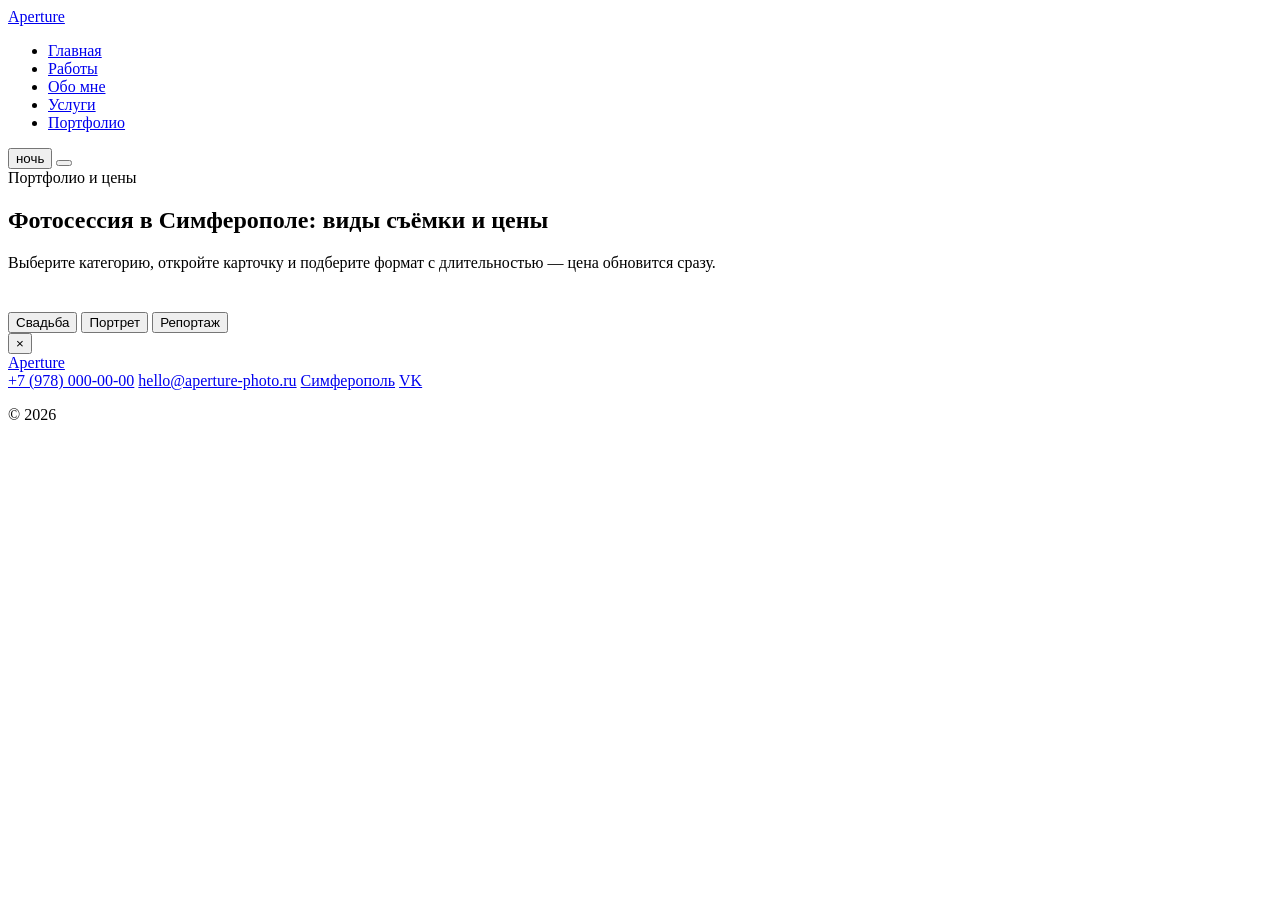
==== portfolio.html @ 152897b6 "исправляет валидацию страницы каталога" ====
<!DOCTYPE html>
<html lang="ru" data-theme="light">
  <head>
    <meta charset="UTF-8">
    <meta name="viewport" content="width=device-width, initial-scale=1.0">
    <title>Цены на фотосессию в Симферополе и Крыму | Aperture</title>
    <meta name="description" content="Пакеты фотосессий Aperture в Симферополе: свадьба, портрет и репортаж. Цены, форматы и длительность съёмки.">
    <link rel="icon" href="assets/favicon.png" type="image/png">
    <link rel="preconnect" href="https://fonts.googleapis.com">
    <link rel="preconnect" href="https://fonts.gstatic.com" crossorigin>
    <link
      href="https://fonts.googleapis.com/css2?family=Fraunces:opsz,wght@9..144,500;9..144,600&family=Manrope:wght@400;600&display=swap"
      rel="stylesheet"
    >
    <script>try {
        let t = localStorage.getItem('theme');
        if (t === 'dark' || t === 'light') {
          document.documentElement.setAttribute('data-theme', t);
        }
      } catch (e) {}</script>
    <link rel="stylesheet" href="css/style.css">
  </head>
  <body>
    <header class="header">
      <div class="container header__inner">
        <a class="logo" href="index.html">Aperture</a>
        <nav class="nav" aria-label="Main navigation">
          <ul class="nav__list">
            <li>
              <a class="nav__link" href="index.html#hero">Главная</a>
            </li>
            <li>
              <a class="nav__link" href="index.html#works">Работы</a>
            </li>
            <li>
              <a class="nav__link" href="index.html#about">Обо мне</a>
            </li>
            <li>
              <a class="nav__link" href="index.html#services">Услуги</a>
            </li>
            <li>
              <a class="nav__link is-current" href="portfolio.html">Портфолио</a>
            </li>
          </ul>
        </nav>
        <div class="header__actions">
          <button class="theme-toggle" type="button" aria-label="Включить тёмную тему">ночь</button>
          <button class="burger"
            type="button"
            aria-label="Открыть меню"
            aria-expanded="false"
          >
            <span class="burger__line"></span>
            <span class="burger__line"></span>
            <span class="burger__line"></span>
          </button>
        </div>
      </div>
    </header>

    <main>
      <section class="catalog-hero">
        <div class="container">
          <span class="section__eyebrow">Портфолио и цены</span>
          <h1 class="section__title">Фотосессия в Симферополе: виды съёмки и цены</h1>
          <p class="section__text">Выберите категорию, откройте карточку и подберите формат с длительностью — цена обновится сразу.</p>
          </div>
      </section>

      <section class="section" style="padding-top: 24px">
        <div class="container">
          <div class="catalog__tabs">
            <button class="catalog__tab is-active" type="button" data-category="wedding">Свадьба</button>
            <button class="catalog__tab" type="button" data-category="portrait">Портрет</button>
            <button class="catalog__tab" type="button" data-category="reportage">Репортаж</button>
          </div>

          <div class="catalog__list"></div>

          <div class="catalog__more-wrap">
            <button class="btn btn--ghost catalog__more" type="button" hidden>Показать ещё</button>
          </div>
        </div>
      </section>
    </main>

    <div class="modal" aria-hidden="true" role="dialog" aria-modal="true" aria-labelledby="modal-title">
      <div class="modal__overlay"></div>
      <div class="modal__dialog">
        <button class="modal__close"
          type="button"
          aria-label="Закрыть"
        >
          ×
        </button>
        <div class="modal__body"></div>
      </div>
    </div>

    <footer class="footer">
      <div class="container footer__row">
        <a class="footer__brand" href="index.html">Aperture</a>
        <nav class="footer__nav" aria-label="Footer">
          <a href="tel:+79780000000">+7 (978) 000-00-00</a>
          <a href="mailto:hello@aperture-photo.ru">hello@aperture-photo.ru</a>
          <a
            href="https://yandex.ru/maps/146/simferopol/"
            target="_blank"
            rel="noopener noreferrer"
          >Симферополь</a>
          <a href="https://vk.com/" target="_blank" rel="noopener noreferrer">VK</a>
        </nav>
        <p class="footer__copy">© 2026</p>
      </div>
    </footer>

    <script src="js/theme.js"></script>
    <script src="js/main.js"></script>
    <script src="js/data.js"></script>
    <script src="js/portfolio.js"></script>
  </body>
</html>
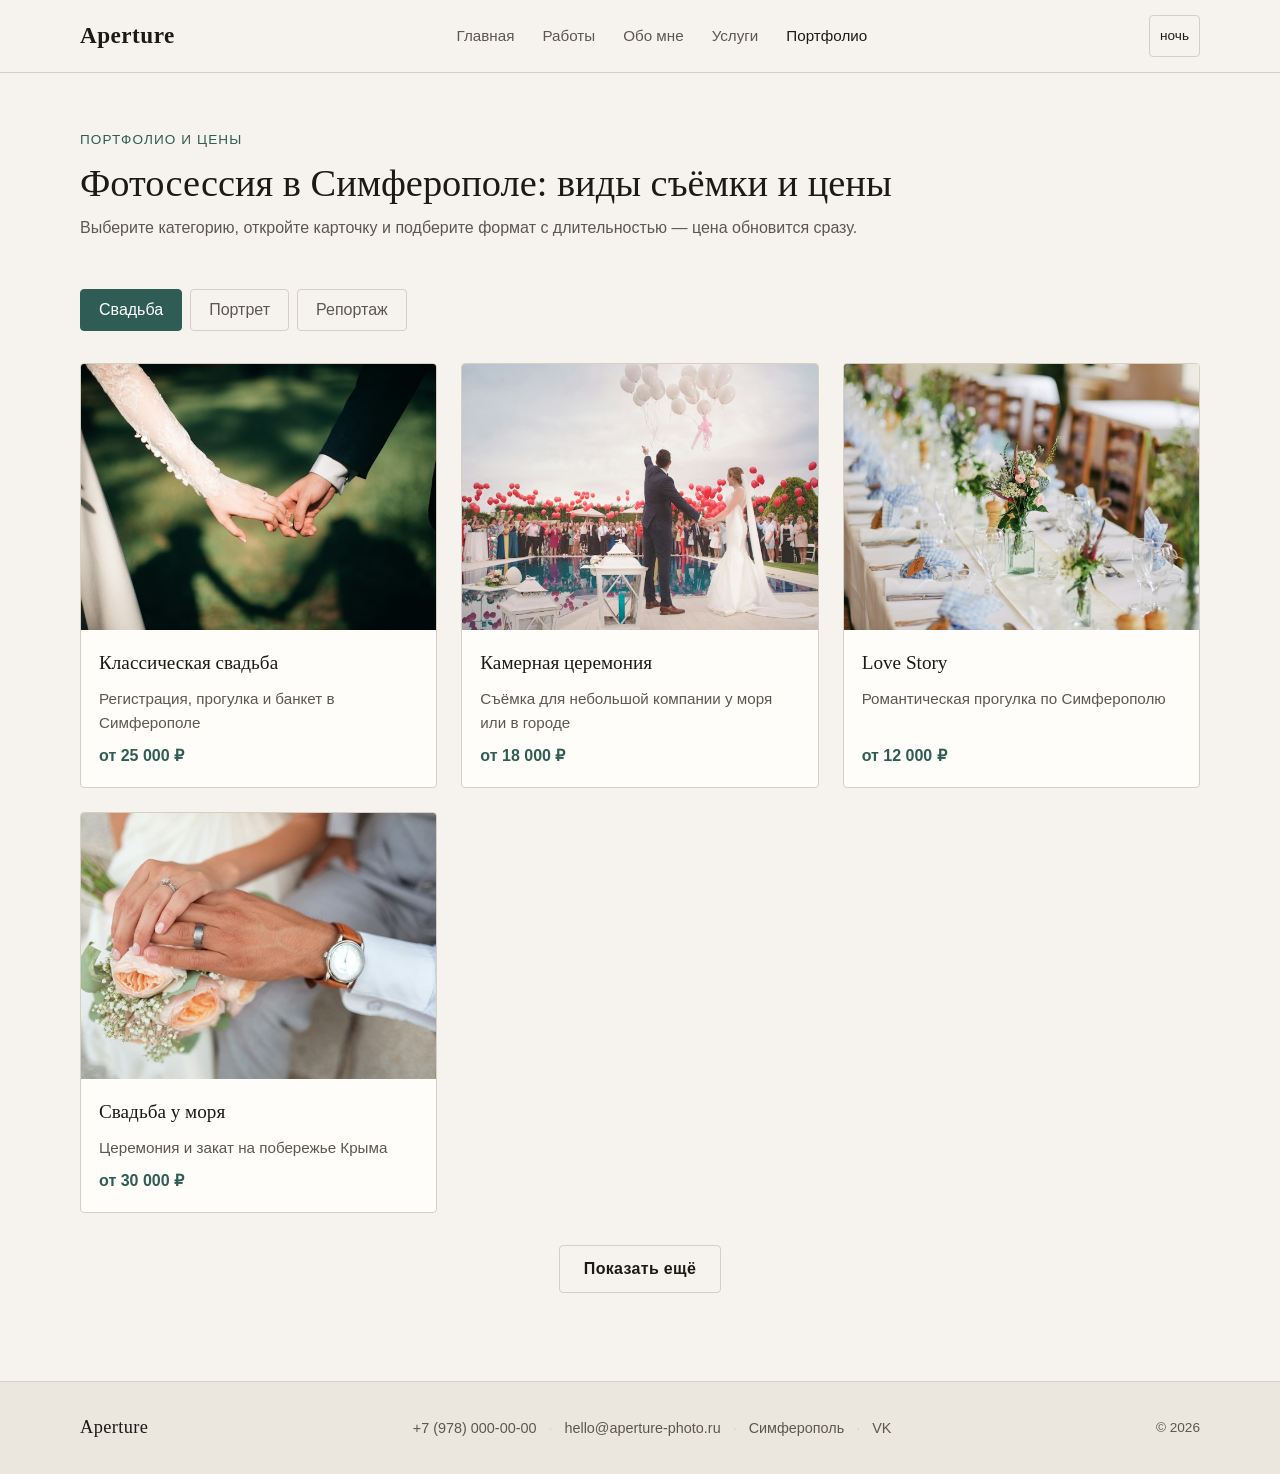
==== commit 2ba26fec: "портфолио фотографа с Симферополя" ====
--- a/portfolio.html
+++ b/portfolio.html
@@ -69,13 +69,28 @@
 
       <section class="section" style="padding-top: 24px">
         <div class="container">
-          <div class="catalog__tabs">
-            <button class="catalog__tab is-active" type="button" data-category="wedding">Свадьба</button>
-            <button class="catalog__tab" type="button" data-category="portrait">Портрет</button>
-            <button class="catalog__tab" type="button" data-category="reportage">Репортаж</button>
+          <div class="catalog__tabs" role="tablist" aria-label="Shoot categories">
+            <button class="catalog__tab is-active"
+              type="button"
+              role="tab"
+              data-category="wedding"
+              aria-selected="true"
+            >Свадьба</button>
+            <button class="catalog__tab"
+              type="button"
+              role="tab"
+              data-category="portrait"
+              aria-selected="false"
+            >Портрет</button>
+            <button class="catalog__tab"
+              type="button"
+              role="tab"
+              data-category="reportage"
+              aria-selected="false"
+            >Репортаж</button>
           </div>
 
-          <div class="catalog__list"></div>
+          <div class="catalog__list" aria-live="polite"></div>
 
           <div class="catalog__more-wrap">
             <button class="btn btn--ghost catalog__more" type="button" hidden>Показать ещё</button>
--- a/css/style.css
+++ b/css/style.css
@@ -0,0 +1,1295 @@
+*,
+*::before,
+*::after {
+  box-sizing: border-box;
+}
+
+html {
+  scroll-behavior: smooth;
+}
+
+:root {
+  --bg: #f6f3ee;
+  --bg-soft: #ebe6de;
+  --text: #1c1a17;
+  --text-muted: #5c574f;
+  --accent: #2f5d55;
+  --accent-hover: #244942;
+  --line: #d5cfc4;
+  --surface: #fffdf9;
+  --overlay: rgba(28, 26, 23, 0.55);
+  --header-height: 72px;
+  --max: 1120px;
+  --font-display: 'Fraunces', Georgia, serif;
+  --font-body: 'Manrope', Helvetica, Arial, sans-serif;
+}
+
+[data-theme='dark'] {
+  --bg: #141311;
+  --bg-soft: #1d1b18;
+  --text: #f3efe8;
+  --text-muted: #b3aaa0;
+  --accent: #7eb3a8;
+  --accent-hover: #9bc7bd;
+  --line: #35312c;
+  --surface: #1c1a17;
+  --overlay: rgba(0, 0, 0, 0.7);
+}
+
+body {
+  margin: 0;
+  font-family: var(--font-body);
+  font-size: 16px;
+  line-height: 1.6;
+  color: var(--text);
+  background: var(--bg);
+}
+
+img {
+  max-width: 100%;
+  height: auto;
+  display: block;
+}
+
+a {
+  color: inherit;
+  text-decoration: none;
+  transition: color 0.2s ease, opacity 0.2s ease, background-color 0.2s ease,
+    border-color 0.2s ease;
+}
+
+button {
+  font: inherit;
+  color: inherit;
+  cursor: pointer;
+  border: none;
+  background: none;
+  transition: color 0.2s ease, opacity 0.2s ease, background-color 0.2s ease,
+    border-color 0.2s ease;
+}
+
+ul {
+  margin: 0;
+  padding: 0;
+  list-style: none;
+}
+
+h1,
+h2,
+h3,
+p {
+  margin: 0;
+}
+
+.container {
+  width: min(100% - 40px, var(--max));
+  margin-inline: auto;
+}
+
+body.menu-open,
+body.modal-open {
+  overflow: hidden;
+}
+
+/* Header */
+
+.header {
+  position: sticky;
+  top: 0;
+  z-index: 100;
+  background: var(--bg);
+  border-bottom: 1px solid var(--line);
+}
+
+.header--on-hero {
+  position: absolute;
+  top: 0;
+  left: 0;
+  right: 0;
+  background: rgba(14, 13, 12, 0.72);
+  border-bottom: 1px solid rgba(247, 244, 239, 0.28);
+  color: #f7f4ef;
+}
+
+.header--on-hero .logo {
+  color: #f7f4ef;
+  font-size: 1.45rem;
+  letter-spacing: 0.02em;
+}
+
+.header--on-hero .logo:hover {
+  color: #fff;
+}
+
+.header--on-hero .nav__link {
+  color: rgba(247, 244, 239, 0.92);
+  font-weight: 600;
+}
+
+.header--on-hero .nav__link:hover,
+.header--on-hero .nav__link.is-current {
+  color: #fff;
+}
+
+.header--on-hero .theme-toggle,
+.header--on-hero .burger {
+  border-color: rgba(247, 244, 239, 0.55);
+  color: #f7f4ef;
+  background: rgba(247, 244, 239, 0.08);
+}
+
+.header--on-hero .theme-toggle:hover,
+.header--on-hero .burger:hover {
+  border-color: #f7f4ef;
+  color: #fff;
+  background: rgba(247, 244, 239, 0.14);
+}
+
+.header--on-hero .burger__line {
+  background: #f7f4ef;
+}
+
+.header__inner {
+  display: flex;
+  align-items: center;
+  justify-content: space-between;
+  gap: 20px;
+  min-height: var(--header-height);
+}
+
+.logo {
+  font-family: var(--font-display);
+  font-size: 1.45rem;
+  font-weight: 600;
+  letter-spacing: 0.02em;
+}
+
+.logo:hover {
+  color: var(--accent);
+}
+
+.nav {
+  display: flex;
+  align-items: center;
+}
+
+.nav__list {
+  display: flex;
+  align-items: center;
+  gap: 28px;
+}
+
+.nav__link {
+  font-size: 0.95rem;
+  color: var(--text-muted);
+}
+
+.nav__link:hover,
+.nav__link.is-current {
+  color: var(--text);
+}
+
+.header__actions {
+  display: flex;
+  align-items: center;
+  gap: 8px;
+}
+
+.theme-toggle {
+  min-width: 42px;
+  height: 42px;
+  padding: 0 10px;
+  border: 1px solid var(--line);
+  border-radius: 4px;
+  font-size: 0.85rem;
+}
+
+.theme-toggle:hover {
+  border-color: var(--accent);
+  color: var(--accent);
+}
+
+.burger {
+  display: none;
+  width: 42px;
+  height: 42px;
+  position: relative;
+  border: 1px solid var(--line);
+  border-radius: 4px;
+}
+
+.burger__line {
+  position: absolute;
+  left: 10px;
+  right: 10px;
+  height: 2px;
+  background: var(--text);
+  transition: transform 0.25s ease, opacity 0.25s ease, top 0.25s ease;
+}
+
+.burger__line:nth-child(1) {
+  top: 13px;
+}
+
+.burger__line:nth-child(2) {
+  top: 20px;
+}
+
+.burger__line:nth-child(3) {
+  top: 27px;
+}
+
+.burger.is-open .burger__line:nth-child(1) {
+  top: 20px;
+  transform: rotate(45deg);
+}
+
+.burger.is-open .burger__line:nth-child(2) {
+  opacity: 0;
+}
+
+.burger.is-open .burger__line:nth-child(3) {
+  top: 20px;
+  transform: rotate(-45deg);
+}
+
+/* Buttons */
+
+.btn {
+  display: inline-flex;
+  align-items: center;
+  justify-content: center;
+  min-height: 48px;
+  padding: 0 24px;
+  border: 1px solid transparent;
+  border-radius: 4px;
+  font-weight: 600;
+  letter-spacing: 0.02em;
+}
+
+.btn--primary {
+  background: var(--accent);
+  color: #fff;
+}
+
+.btn--primary:hover {
+  background: var(--accent-hover);
+}
+
+[data-theme='dark'] .btn--primary {
+  color: #141311;
+}
+
+.btn--ghost {
+  border-color: var(--line);
+  background: transparent;
+}
+
+.btn--ghost:hover {
+  border-color: var(--accent);
+  color: var(--accent);
+}
+
+/* Hero */
+
+.hero {
+  position: relative;
+  min-height: 100vh;
+  min-height: 100dvh;
+  display: grid;
+  align-items: end;
+  overflow: hidden;
+  color: #f7f4ef;
+  background: #1a1815;
+}
+
+.hero__media {
+  position: absolute;
+  inset: 0;
+  z-index: 0;
+}
+
+.hero__media img {
+  width: 100%;
+  height: 100%;
+  object-fit: cover;
+  object-position: center 28%;
+  transform: scale(1.04);
+  animation: hero-zoom 18s ease-out forwards;
+}
+
+@keyframes hero-zoom {
+  from {
+    transform: scale(1.08);
+  }
+  to {
+    transform: scale(1.02);
+  }
+}
+
+@media (prefers-reduced-motion: reduce) {
+  .hero__media img {
+    animation: none;
+    transform: none;
+  }
+}
+
+.hero__shade {
+  position: absolute;
+  inset: 0;
+  z-index: 0;
+  background:
+    linear-gradient(
+      100deg,
+      rgba(14, 13, 12, 0.9) 0%,
+      rgba(14, 13, 12, 0.62) 34%,
+      rgba(14, 13, 12, 0.28) 58%,
+      rgba(14, 13, 12, 0.42) 100%
+    ),
+    linear-gradient(
+      to top,
+      rgba(14, 13, 12, 0.88) 0%,
+      rgba(14, 13, 12, 0.28) 38%,
+      transparent 68%
+    );
+}
+
+.hero__layout {
+  position: relative;
+  z-index: 2;
+  display: grid;
+  grid-template-columns: minmax(0, 1.05fr) minmax(220px, 0.72fr);
+  gap: 48px;
+  align-items: end;
+  padding-top: calc(var(--header-height) + 40px);
+  padding-bottom: 56px;
+}
+
+.hero__content {
+  max-width: 34rem;
+  padding: 0;
+}
+
+.hero__aside {
+  justify-self: end;
+  width: min(100%, 300px);
+  margin-bottom: 8px;
+}
+
+.hero__frame {
+  margin: 0;
+  border: 1px solid rgba(247, 244, 239, 0.35);
+  background: rgba(14, 13, 12, 0.35);
+  padding: 10px 10px 0;
+}
+
+.hero__frame img {
+  width: 100%;
+  aspect-ratio: 3 / 4;
+  object-fit: cover;
+  display: block;
+}
+
+.hero__frame-caption {
+  display: flex;
+  justify-content: space-between;
+  gap: 12px;
+  padding: 12px 2px 14px;
+  font-size: 0.78rem;
+  letter-spacing: 0.06em;
+  text-transform: uppercase;
+  color: rgba(247, 244, 239, 0.72);
+}
+
+.hero__aside-note {
+  margin-top: 14px;
+  font-size: 0.9rem;
+  color: rgba(247, 244, 239, 0.58);
+}
+
+.hero__eyebrow {
+  display: inline-flex;
+  align-items: center;
+  gap: 12px;
+  margin-bottom: 20px;
+  font-size: 0.8rem;
+  font-weight: 600;
+  letter-spacing: 0.14em;
+  text-transform: uppercase;
+  color: rgba(247, 244, 239, 0.72);
+}
+
+.hero__eyebrow::before {
+  content: '';
+  width: 28px;
+  height: 1px;
+  background: rgba(247, 244, 239, 0.55);
+}
+
+.hero__brand {
+  font-family: var(--font-display);
+  font-size: clamp(1.5rem, 2.5vw, 1.85rem);
+  font-weight: 500;
+  line-height: 1.2;
+  letter-spacing: 0.02em;
+  margin-bottom: 14px;
+  color: rgba(247, 244, 239, 0.92);
+  text-transform: none;
+}
+
+.hero__title {
+  font-family: var(--font-display);
+  font-size: clamp(2rem, 5vw, 3.25rem);
+  font-weight: 500;
+  line-height: 1.12;
+  max-width: 14ch;
+  margin-bottom: 18px;
+  color: rgba(247, 244, 239, 0.98);
+}
+
+.hero__text {
+  max-width: 32rem;
+  font-size: 1.05rem;
+  line-height: 1.65;
+  color: rgba(247, 244, 239, 0.78);
+  margin-bottom: 32px;
+}
+
+.hero__actions {
+  display: flex;
+  flex-wrap: wrap;
+  gap: 12px;
+  margin-bottom: 40px;
+}
+
+.hero .btn--primary {
+  background: #f7f4ef;
+  color: #1a1815;
+}
+
+.hero .btn--primary:hover {
+  background: #fff;
+  color: #1a1815;
+}
+
+.hero .btn--ghost {
+  border-color: rgba(247, 244, 239, 0.4);
+  color: #f7f4ef;
+}
+
+.hero .btn--ghost:hover {
+  border-color: #f7f4ef;
+  background: rgba(247, 244, 239, 0.08);
+  color: #f7f4ef;
+}
+
+.hero__meta {
+  display: flex;
+  flex-wrap: wrap;
+  gap: 10px 0;
+  padding-top: 22px;
+  border-top: 1px solid rgba(247, 244, 239, 0.22);
+  color: rgba(247, 244, 239, 0.62);
+  font-size: 0.9rem;
+  letter-spacing: 0.04em;
+}
+
+.hero__meta li:not(:last-child)::after {
+  content: '·';
+  margin: 0 14px;
+  color: rgba(247, 244, 239, 0.35);
+}
+
+/* Sections */
+
+.section {
+  padding: 88px 0;
+}
+
+.section--soft {
+  background: var(--bg-soft);
+}
+
+.section__head {
+  max-width: 640px;
+  margin-bottom: 40px;
+}
+
+.section__eyebrow {
+  display: block;
+  margin-bottom: 10px;
+  font-size: 0.85rem;
+  letter-spacing: 0.08em;
+  text-transform: uppercase;
+  color: var(--accent);
+}
+
+.section__title {
+  font-family: var(--font-display);
+  font-size: clamp(1.8rem, 3vw, 2.6rem);
+  font-weight: 500;
+  line-height: 1.15;
+  margin-bottom: 12px;
+}
+
+.section__text {
+  color: var(--text-muted);
+}
+
+/* Works + Slider */
+
+.section--works {
+  padding: 104px 0;
+  background:
+    linear-gradient(180deg, var(--bg) 0%, var(--bg-soft) 42%, var(--bg) 100%);
+}
+
+.works-head {
+  display: grid;
+  grid-template-columns: 1.2fr 0.8fr;
+  gap: 40px;
+  align-items: end;
+  margin-bottom: 40px;
+}
+
+.works-head .section__title {
+  max-width: 22ch;
+  margin-bottom: 0;
+  font-size: clamp(1.65rem, 2.6vw, 2.2rem);
+  line-height: 1.2;
+}
+
+.works-head__side {
+  display: flex;
+  flex-direction: column;
+  gap: 16px;
+  padding-bottom: 4px;
+}
+
+.works-head__side .section__text {
+  max-width: 28rem;
+}
+
+.works-head__link {
+  color: var(--accent);
+  font-weight: 600;
+  width: fit-content;
+}
+
+.works-head__link:hover {
+  opacity: 0.75;
+}
+
+.slider {
+  overflow: hidden;
+}
+
+.slider__viewport {
+  overflow: hidden;
+  border: 1px solid var(--line);
+  background: var(--surface);
+}
+
+.slider__track {
+  display: flex;
+  transition: transform 0.55s ease;
+}
+
+.slider__slide {
+  flex: 0 0 100%;
+  min-width: 100%;
+}
+
+.slider__media {
+  position: relative;
+  aspect-ratio: 16 / 9;
+  background: var(--bg-soft);
+  overflow: hidden;
+}
+
+.slider__media img {
+  width: 100%;
+  height: 100%;
+  object-fit: cover;
+  transition: transform 0.7s ease;
+}
+
+.slider__slide:hover .slider__media img {
+  transform: scale(1.03);
+}
+
+.slider__caption {
+  position: absolute;
+  left: 0;
+  right: 0;
+  bottom: 0;
+  display: flex;
+  align-items: flex-end;
+  gap: 18px;
+  padding: 28px 24px 22px;
+  color: #f7f4ef;
+  background: linear-gradient(
+    to top,
+    rgba(14, 13, 12, 0.82) 0%,
+    rgba(14, 13, 12, 0.35) 55%,
+    transparent 100%
+  );
+}
+
+.slider__index {
+  font-family: var(--font-display);
+  font-size: 1.5rem;
+  font-weight: 500;
+  line-height: 1;
+  opacity: 0.7;
+}
+
+.slider__caption-text {
+  display: flex;
+  flex-direction: column;
+  gap: 4px;
+}
+
+.slider__caption strong {
+  font-family: var(--font-display);
+  font-size: clamp(1.2rem, 2vw, 1.55rem);
+  font-weight: 500;
+}
+
+.slider__caption-text > span {
+  color: rgba(247, 244, 239, 0.78);
+  font-size: 0.95rem;
+}
+
+.slider__controls {
+  margin-top: 20px;
+}
+
+.slider__progress {
+  height: 1px;
+  background: var(--line);
+  margin-bottom: 16px;
+  overflow: hidden;
+}
+
+.slider__progress-bar {
+  display: block;
+  height: 100%;
+  width: 33.333%;
+  background: var(--accent);
+  transition: width 0.4s ease;
+}
+
+.slider__controls-row {
+  display: flex;
+  align-items: center;
+  justify-content: space-between;
+  gap: 16px;
+}
+
+.slider__counter {
+  font-family: var(--font-display);
+  font-size: 1rem;
+  letter-spacing: 0.04em;
+  min-width: 4.5rem;
+}
+
+.slider__counter-sep {
+  margin: 0 4px;
+  color: var(--text-muted);
+}
+
+.slider__counter-total {
+  color: var(--text-muted);
+}
+
+.slider__buttons {
+  display: flex;
+  gap: 8px;
+}
+
+.slider__btn {
+  width: 48px;
+  height: 48px;
+  border: 1px solid var(--line);
+  border-radius: 4px;
+  font-size: 1.2rem;
+  line-height: 1;
+  background: var(--surface);
+}
+
+.slider__btn:hover {
+  border-color: var(--accent);
+  color: var(--accent);
+}
+
+.slider__dots {
+  display: flex;
+  gap: 8px;
+}
+
+.slider__dot {
+  width: 28px;
+  height: 2px;
+  border-radius: 0;
+  background: var(--line);
+  padding: 0;
+}
+
+.slider__dot.is-active {
+  background: var(--accent);
+}
+
+/* About */
+
+.about {
+  display: grid;
+  grid-template-columns: 1fr 1fr;
+  gap: 48px;
+  align-items: center;
+}
+
+.about__media {
+  border-radius: 4px;
+  overflow: hidden;
+  background: var(--bg-soft);
+}
+
+.about__media img {
+  width: 100%;
+  aspect-ratio: 4 / 5;
+  object-fit: cover;
+}
+
+.about__content .section__title {
+  margin-bottom: 16px;
+}
+
+.about__text {
+  color: var(--text-muted);
+  margin-bottom: 14px;
+}
+
+.about__meta {
+  margin-top: 24px;
+  padding-top: 20px;
+  border-top: 1px solid var(--line);
+  color: var(--text-muted);
+}
+
+/* Services */
+
+.services {
+  display: grid;
+  grid-template-columns: repeat(3, 1fr);
+  gap: 24px;
+}
+
+.service {
+  display: flex;
+  flex-direction: column;
+  height: 100%;
+  border: 1px solid var(--line);
+  border-radius: 4px;
+  overflow: hidden;
+  background: var(--surface);
+  transition: border-color 0.2s ease;
+}
+
+.service:hover {
+  border-color: var(--accent);
+}
+
+.service__media {
+  background: var(--bg-soft);
+}
+
+.service__media img {
+  width: 100%;
+  aspect-ratio: 4 / 3;
+  object-fit: cover;
+}
+
+.service__body {
+  display: flex;
+  flex-direction: column;
+  gap: 10px;
+  padding: 20px;
+  flex-grow: 1;
+}
+
+.service__title {
+  font-family: var(--font-display);
+  font-size: 1.35rem;
+  font-weight: 500;
+}
+
+.service__text {
+  color: var(--text-muted);
+  flex-grow: 1;
+}
+
+.service__link {
+  color: var(--accent);
+  font-weight: 600;
+}
+
+.service__link:hover {
+  opacity: 0.75;
+}
+
+/* Catalog page */
+
+.catalog-hero {
+  padding: 56px 0 24px;
+}
+
+.catalog-hero .section__title {
+  margin-bottom: 10px;
+}
+
+.catalog__tabs {
+  display: flex;
+  flex-wrap: wrap;
+  gap: 8px;
+  margin-bottom: 32px;
+}
+
+.catalog__tab {
+  min-height: 42px;
+  padding: 0 18px;
+  border: 1px solid var(--line);
+  border-radius: 4px;
+  color: var(--text-muted);
+}
+
+.catalog__tab:hover {
+  color: var(--text);
+  border-color: var(--text-muted);
+}
+
+.catalog__tab.is-active {
+  color: #fff;
+  background: var(--accent);
+  border-color: var(--accent);
+}
+
+[data-theme='dark'] .catalog__tab.is-active,
+[data-theme='dark'] .modal__option.is-active {
+  color: #141311;
+}
+
+.catalog__list {
+  display: grid;
+  grid-template-columns: repeat(3, 1fr);
+  gap: 24px;
+}
+
+.card {
+  display: flex;
+  flex-direction: column;
+  border: 1px solid var(--line);
+  border-radius: 4px;
+  overflow: hidden;
+  background: var(--surface);
+  cursor: pointer;
+  transition: border-color 0.2s ease;
+}
+
+.card:hover {
+  border-color: var(--accent);
+}
+
+.card__image {
+  background: var(--bg-soft);
+}
+
+.card__image img {
+  width: 100%;
+  aspect-ratio: 4 / 3;
+  object-fit: cover;
+}
+
+.card__content {
+  display: flex;
+  flex-direction: column;
+  gap: 8px;
+  padding: 18px;
+  flex-grow: 1;
+}
+
+.card__title {
+  font-family: var(--font-display);
+  font-size: 1.2rem;
+  font-weight: 500;
+}
+
+.card__text {
+  color: var(--text-muted);
+  font-size: 0.95rem;
+  flex-grow: 1;
+}
+
+.card__price {
+  font-weight: 600;
+  color: var(--accent);
+}
+
+.catalog__more-wrap {
+  display: flex;
+  justify-content: center;
+  margin-top: 32px;
+}
+
+.catalog__more[hidden] {
+  display: none;
+}
+
+/* Modal */
+
+.modal {
+  position: fixed;
+  inset: 0;
+  z-index: 200;
+  display: none;
+  align-items: center;
+  justify-content: center;
+  padding: 20px;
+}
+
+.modal.is-open {
+  display: flex;
+}
+
+.modal__overlay {
+  position: absolute;
+  inset: 0;
+  background: var(--overlay);
+}
+
+.modal__dialog {
+  position: relative;
+  z-index: 1;
+  width: min(100%, 880px);
+  max-height: calc(100vh - 40px);
+  overflow: auto;
+  background: var(--surface);
+  border: 1px solid var(--line);
+  border-radius: 4px;
+}
+
+.modal__close {
+  position: absolute;
+  top: 12px;
+  right: 12px;
+  z-index: 2;
+  width: 40px;
+  height: 40px;
+  border: 1px solid var(--line);
+  border-radius: 4px;
+  background: var(--surface);
+  font-size: 1.4rem;
+  line-height: 1;
+}
+
+.modal__close:hover {
+  border-color: var(--accent);
+  color: var(--accent);
+}
+
+.modal__body {
+  display: grid;
+  grid-template-columns: 1fr 1fr;
+}
+
+.modal__media img {
+  width: 100%;
+  height: 100%;
+  min-height: 320px;
+  object-fit: cover;
+}
+
+.modal__info {
+  padding: 28px 24px 24px;
+}
+
+.modal__title {
+  font-family: var(--font-display);
+  font-size: 1.6rem;
+  font-weight: 500;
+  margin-bottom: 10px;
+  padding-right: 36px;
+}
+
+.modal__text {
+  color: var(--text-muted);
+  margin-bottom: 20px;
+}
+
+.modal__label {
+  margin-bottom: 8px;
+  font-size: 0.85rem;
+  letter-spacing: 0.04em;
+  text-transform: uppercase;
+  color: var(--text-muted);
+}
+
+.modal__options {
+  display: flex;
+  flex-wrap: wrap;
+  gap: 8px;
+  margin-bottom: 18px;
+}
+
+.modal__option {
+  min-height: 40px;
+  padding: 0 14px;
+  border: 1px solid var(--line);
+  border-radius: 4px;
+  color: var(--text-muted);
+}
+
+.modal__option:hover {
+  color: var(--text);
+  border-color: var(--text-muted);
+}
+
+.modal__option.is-active {
+  color: #fff;
+  background: var(--accent);
+  border-color: var(--accent);
+}
+
+.modal__total {
+  margin-top: 8px;
+  padding-top: 16px;
+  border-top: 1px solid var(--line);
+  font-size: 1.15rem;
+  font-weight: 600;
+}
+
+.modal__total span {
+  color: var(--accent);
+}
+
+/* Footer */
+
+.footer {
+  padding: 22px 0;
+  border-top: 1px solid var(--line);
+  background: var(--bg-soft);
+}
+
+.footer__row {
+  display: flex;
+  align-items: center;
+  justify-content: space-between;
+  gap: 20px 28px;
+  min-height: 48px;
+}
+
+.footer__brand {
+  font-family: var(--font-display);
+  font-size: 1.15rem;
+  font-weight: 500;
+  letter-spacing: 0.02em;
+  flex-shrink: 0;
+}
+
+.footer__brand:hover {
+  color: var(--accent);
+}
+
+.footer__nav {
+  display: flex;
+  flex-wrap: wrap;
+  align-items: center;
+  justify-content: center;
+  gap: 8px 0;
+  flex: 1;
+}
+
+.footer__nav a {
+  color: var(--text-muted);
+  font-size: 0.9rem;
+  white-space: nowrap;
+}
+
+.footer__nav a:not(:last-child)::after {
+  content: '·';
+  margin: 0 12px;
+  color: var(--line);
+  pointer-events: none;
+}
+
+.footer__nav a:hover {
+  color: var(--accent);
+}
+
+.footer__copy {
+  color: var(--text-muted);
+  font-size: 0.85rem;
+  flex-shrink: 0;
+  margin: 0;
+}
+
+/* Adaptive */
+
+@media (max-width: 1024px) {
+  .services,
+  .catalog__list {
+    grid-template-columns: repeat(2, 1fr);
+  }
+
+  .about {
+    gap: 32px;
+  }
+
+  .works-head {
+    grid-template-columns: 1fr;
+    gap: 20px;
+    align-items: start;
+  }
+
+  .works-head .section__title {
+    max-width: none;
+    font-size: clamp(1.55rem, 5vw, 1.9rem);
+  }
+}
+
+@media (max-width: 768px) {
+  .burger {
+    display: grid;
+    place-items: center;
+  }
+
+  .nav {
+    position: fixed;
+    top: var(--header-height);
+    left: 0;
+    right: 0;
+    bottom: 0;
+    background: var(--bg);
+    padding: 28px 20px;
+    transform: translateX(100%);
+    transition: transform 0.3s ease;
+    overflow: auto;
+  }
+
+  .nav.is-open {
+    transform: translateX(0);
+  }
+
+  .nav__list {
+    flex-direction: column;
+    align-items: flex-start;
+    gap: 20px;
+  }
+
+  .nav__link {
+    font-size: 1.25rem;
+    color: var(--text);
+  }
+
+  .header--on-hero .nav.is-open .nav__link {
+    color: var(--text);
+  }
+
+  .hero__layout {
+    grid-template-columns: 1fr;
+    gap: 28px;
+    padding-top: calc(var(--header-height) + 28px);
+    padding-bottom: 40px;
+  }
+
+  .hero__aside {
+    justify-self: start;
+    width: min(100%, 260px);
+  }
+
+  .hero__content {
+    padding: 0;
+  }
+
+  .section {
+    padding: 64px 0;
+  }
+
+  .section--works {
+    padding: 72px 0;
+  }
+
+  .slider__caption {
+    padding: 22px 16px 16px;
+    gap: 12px;
+  }
+
+  .slider__controls-row {
+    flex-wrap: wrap;
+  }
+
+  .slider__dots {
+    width: 100%;
+    order: 3;
+  }
+
+  .about,
+  .modal__body {
+    grid-template-columns: 1fr;
+  }
+
+  .services,
+  .catalog__list {
+    grid-template-columns: 1fr;
+  }
+
+  .about__media img {
+    aspect-ratio: 16 / 10;
+  }
+
+  .modal__media img {
+    min-height: 220px;
+    aspect-ratio: 16 / 10;
+  }
+}
+
+@media (max-width: 480px) {
+  .container {
+    width: min(100% - 24px, var(--max));
+  }
+
+  .hero__aside {
+    width: 100%;
+    max-width: 220px;
+  }
+
+  .hero__actions {
+    flex-direction: column;
+    align-items: stretch;
+  }
+
+  .btn {
+    width: 100%;
+  }
+
+  .slider__media {
+    aspect-ratio: 4 / 3;
+  }
+
+  .footer__row {
+    flex-direction: column;
+    align-items: flex-start;
+    gap: 12px;
+    padding: 8px 0;
+  }
+
+  .footer__nav {
+    justify-content: flex-start;
+  }
+}
+
+@media (min-width: 1441px) {
+  .container {
+    width: var(--max);
+  }
+}
